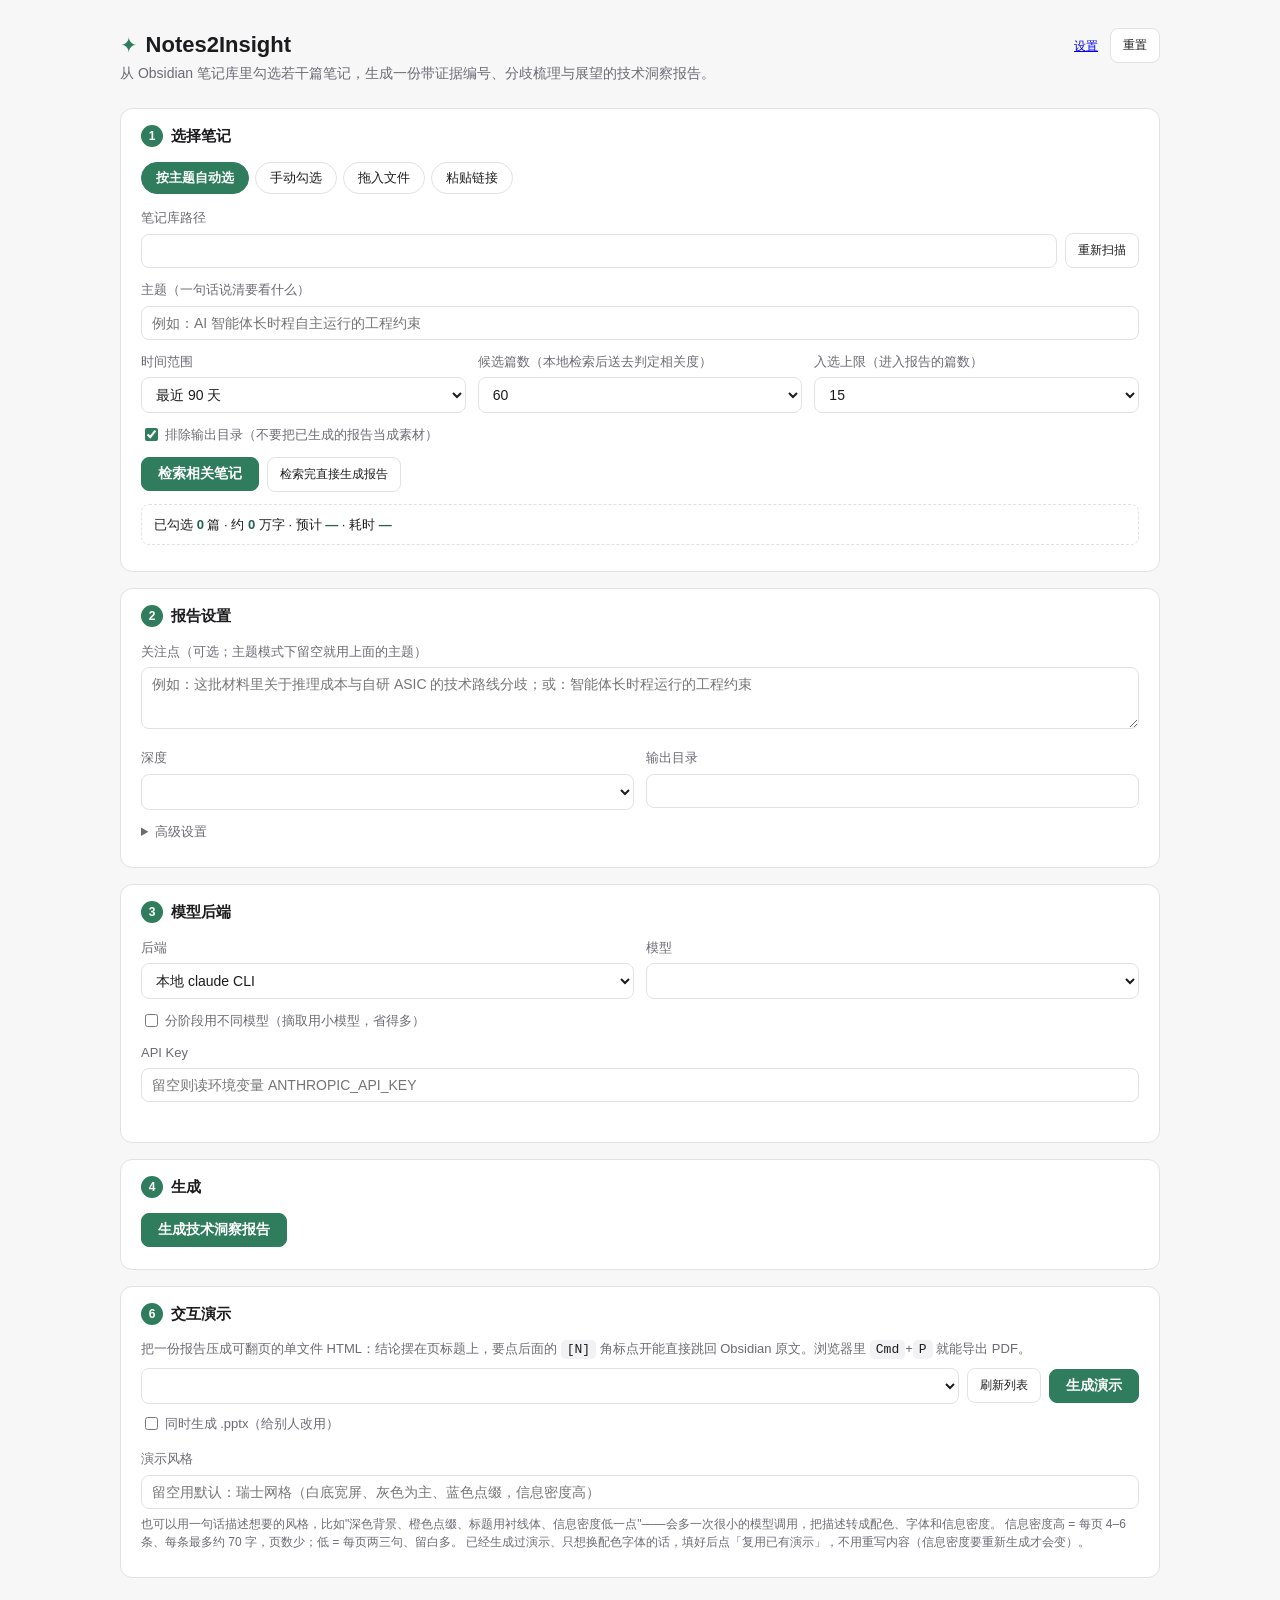
==== apps/notes2insight/static/index.html @ 1e67b355 "笔记洞察：改主题后关注点跟着更新——「自动填的」标记跟偏好一起存，刷新后不再被误当成手写内容；只在主题真的改了时重新生成；关注点改过时提示并给「按新主题重新生成」按钮 Co-Authored-By: " ====
<!doctype html>
<html lang="zh-CN">
<head>
<meta charset="utf-8" />
<meta name="viewport" content="width=device-width, initial-scale=1" />
<link rel="icon" href="static/icon.png" />
<title>Notes2Insight — 勾选笔记，生成技术洞察报告</title>
<style>
  :root {
    --bg: #f7f7f8; --panel: #ffffff; --border: #e2e2e6; --text: #1c1c1f; --muted: #6b6b74;
    /* accent 当底色配白字，strong 当面板上的文字——两个角色对对比度的要求相反，
       共用一个变量必然有一边不达标（原来深色下白字配 #47b083 只有 2.69:1）。 */
    --accent: #2f7d5d; --accent-hover: #1f5c43; --strong: #246148;
    /* --ok/--warn 配白底文字要 ≥4.5:1（WCAG 1.4.3）：原来的 #1a8a4a 只有 4.39:1、
       #b5750a 只有 3.81:1，都不达标；这两个是压过之后能过线的深度。 */
    --ok: #178041; --warn: #8f5c08; --err: #c53030;
    --raw-bg: #f2f2f5; --hover: #f0f6f3;

    /* 间距/字号跟 summit2md 用同一套刻度（两个 app 本来就共用不少 CSS 结构），
       原来是纯数字散落各处，字号里 12px/12.5px 这种只差半像素的组合是随手写的，
       不是刻意分层。这两组是间距和字号各自唯一的取值来源——不代表所有地方都要
       用到最细的那一档，密集的树状列表这类地方仍可以按需选最贴近的一档。 */
    --space-1: 4px; --space-2: 6px; --space-3: 8px; --space-4: 10px;
    --space-5: 12px; --space-6: 14px; --space-7: 16px; --space-8: 20px;
    --space-9: 24px; --space-10: 32px;
    --text-xs: 11px; --text-sm: 12px; --text-base: 13px; --text-md: 14px;
    --text-lg: 15px; --text-xl: 22px;
  }
  @media (prefers-color-scheme: dark) {
    :root {
      --bg: #17171b; --panel: #202024; --border: #33333a; --text: #ececef; --muted: #9a9aa2;
      --accent: #268055; --accent-hover: #1d6642; --strong: #6fc79c;
      --ok: #4bd28a; --warn: #e0a63c; --err: #ff6b6b;
      --raw-bg: #232327; --hover: #262a28;
    }
  }
  * { box-sizing: border-box; }
  body { margin: 0; font-family: -apple-system, BlinkMacSystemFont, "PingFang SC", "Segoe UI", sans-serif;
         background: var(--bg); color: var(--text); line-height: 1.5; }
  .wrap { max-width: 1080px; margin: 0 auto; padding: 28px 20px 90px; }
  h1 { font-size: var(--text-xl); margin: 0 0 var(--space-1); display: flex; align-items: center; gap: var(--space-3); }
  .mark { width: .8em; height: .8em; fill: var(--accent); flex: none; }
  .subtitle { color: var(--muted); font-size: var(--text-md); margin-bottom: var(--space-9); }
  .panel { background: var(--panel); border: 1px solid var(--border); border-radius: 12px;
           padding: var(--space-7) var(--space-8); margin-bottom: var(--space-7); }
  .panel h2 { font-size: var(--text-lg); margin: 0 0 var(--space-6); display: flex; align-items: center; gap: var(--space-3); }
  .panel h2 .num { width: 22px; height: 22px; border-radius: 50%; background: var(--accent); color: #fff;
                   display: inline-flex; align-items: center; justify-content: center; font-size: var(--text-sm); flex-shrink: 0; }
  label { display: block; font-size: var(--text-base); color: var(--muted); margin-bottom: var(--space-2); }
  input[type=text], input[type=password], input[type=search], select, textarea {
    width: 100%; padding: var(--space-3) var(--space-4); border: 1px solid var(--border); border-radius: 8px;
    background: var(--panel); color: var(--text); font-size: var(--text-md); font-family: inherit; }
  textarea { resize: vertical; min-height: 62px; }
  .row { display: flex; gap: var(--space-5); flex-wrap: wrap; }
  .row > div { flex: 1 1 200px; min-width: 0; }
  .field { margin-bottom: var(--space-5); }
  .topbar { display: flex; align-items: flex-start; justify-content: space-between; gap: var(--space-5); }
  .topbar h1 { margin-bottom: 0; }
  .dir-suggest {
    position: fixed; z-index: 50; margin-top: 2px;
    background: var(--panel); border: 1px solid var(--border); border-radius: 8px;
    max-height: 220px; overflow-y: auto; box-shadow: 0 6px 16px rgba(0,0,0,.12);
  }
  .dir-suggest-label { font-size: var(--text-xs); color: var(--muted); padding: var(--space-2) var(--space-4) 2px; }
  .dir-suggest-item {
    font-size: var(--text-base); padding: 7px var(--space-4); cursor: pointer; white-space: nowrap;
    overflow: hidden; text-overflow: ellipsis;
  }
  .dir-suggest-item:hover, .dir-suggest-item.active { background: var(--raw-bg); }
  /* 普通按钮和 .mini 按钮经常并排出现在同一个 toolbar 里（比如"刷新列表"+"生成演示"、
     "检索相关笔记"+"检索完直接生成"）。两者字号不同、原来又各自另定 padding，拼出来的
     高度对不上。这里把两档的 padding 都配平到同一个高度（约 36px，跟输入框/下拉的
     原生高度最接近），字号还是保留大小两档，只是不再一高一矮。 */
  button { font-family: inherit; font-size: var(--text-md); padding: 7px 16px; border-radius: 8px;
           border: 1px solid var(--border); background: var(--panel); color: var(--text); cursor: pointer; }
  button:hover:not(:disabled) { background: var(--hover); }
  button.primary { background: var(--accent); border-color: var(--accent); color: #fff; font-weight: 600; }
  button.primary:hover:not(:disabled) { background: var(--accent-hover); border-color: var(--accent-hover); }
  button:disabled { opacity: .5; cursor: not-allowed; }
  button.mini { font-size: var(--text-sm); padding: 8px 12px; }
  /* 主题有几种含义时的选择区：每个含义一行，名称、库里大约多少篇、一句话说明 */
  .sense-box { margin-top: var(--space-3); padding: var(--space-3) var(--space-4);
               border: 1px solid var(--border); border-radius: 8px; background: var(--panel); }
  .sense-box .sense-title { font-size: var(--text-sm); margin-bottom: var(--space-2); }
  .sense-box .sense-opts { display: flex; flex-direction: column; gap: var(--space-2); }
  .sense-box button.sense-opt { text-align: left; display: block; width: 100%; }
  .sense-box button.sense-opt .sense-meta { display: block; font-size: var(--text-xs); color: var(--muted);
                                            margin-top: 2px; font-weight: normal; }
  .sense-box.compact { padding: var(--space-2) var(--space-4); }
  .sense-box.compact .sense-opts { flex-direction: row; flex-wrap: wrap; }
  .sense-box.compact button.sense-opt { width: auto; }
  /* 开关型按钮（"检索完直接生成"）：按下时要看得出来是开着的 */
  button.toggle[aria-pressed="true"] { background: var(--accent); border-color: var(--accent); color: #fff; }
  button.toggle[aria-pressed="true"]:hover:not(:disabled) { background: var(--accent-hover); }
  /* 看起来像按钮的链接（下载/在浏览器打开）：原来是 <a> 里再套一个 <button>，那样嵌套不合法 */
  a.btn-link { display: inline-flex; align-items: center; font-size: var(--text-sm); padding: 8px 12px;
               border-radius: 8px; border: 1px solid var(--border); background: var(--panel); color: var(--text);
               text-decoration: none; line-height: normal; }
  a.btn-link:hover { background: var(--hover); }
  a.btn-link.hidden { display: none; }
  a.btn-link.primary { background: var(--accent); border-color: var(--accent); color: #fff; font-weight: 600;
                       font-size: var(--text-md); padding: 7px 16px; }
  a.btn-link.primary:hover { background: var(--accent-hover); border-color: var(--accent-hover); }
  /* 报告跑完后的结果概览：正文只在阅读页里读，这里只放标题、概况、下一步和要注意的问题 */
  .res-title { font-size: var(--text-lg); font-weight: 600; margin-bottom: var(--space-2); overflow-wrap: anywhere; }
  .res-facts { display: flex; flex-wrap: wrap; gap: var(--space-2) var(--space-6); font-size: var(--text-base);
               color: var(--muted); margin-bottom: var(--space-6); }
  .res-facts b { color: var(--text); font-weight: 600; }
  .res-issue { border: 1px solid var(--border); border-left: 3px solid var(--warn); border-radius: 8px;
               padding: var(--space-4) var(--space-5); margin: var(--space-4) 0; font-size: var(--text-base); }
  .res-issue ul { margin: var(--space-2) 0 0; padding-left: 1.3em; }
  .res-issue li { margin: 2px 0; overflow-wrap: anywhere; }
  .res-issue .why { color: var(--muted); font-size: var(--text-sm); margin-top: var(--space-2); }
  .res-note { border: 1px dashed var(--border); border-radius: 8px; padding: var(--space-4) var(--space-5);
              font-size: var(--text-base); color: var(--muted); margin: var(--space-4) 0; }
  .res-outline { font-size: var(--text-base); margin: var(--space-4) 0; }
  .res-outline summary { cursor: pointer; color: var(--muted); }
  .res-outline ol { margin: var(--space-2) 0 0; padding-left: 1.6em; }
  .res-path { font-size: var(--text-sm); color: var(--muted); overflow-wrap: anywhere; margin-top: var(--space-4); }
  .res-path code { background: var(--raw-bg); padding: 2px 6px; border-radius: 5px; color: var(--text); }
  .deck-style { margin-bottom: var(--space-4); }
  .hint { font-size: var(--text-sm); color: var(--muted); margin-top: var(--space-2); }
  .hint.err { color: var(--err); }
  .hint.ok { color: var(--ok); }
  .toolbar { display: flex; gap: var(--space-3); align-items: center; flex-wrap: wrap; margin-bottom: var(--space-4); }
  .toolbar .grow { flex: 1 1 220px; }
  .tree { border: 1px solid var(--border); border-radius: 8px; max-height: 420px; overflow: auto;
          background: var(--raw-bg); }
  /* 文件夹行和笔记行原来分别是 7px / 5px 的竖向 padding，树状列表里一行高一行矮，
     现在统一成同一档，行高就不会再一深一浅地跳 */
  .frow { display: flex; align-items: center; gap: var(--space-3); padding: var(--space-2) var(--space-4); border-bottom: 1px solid var(--border);
          font-size: var(--text-base); cursor: pointer; background: var(--raw-bg); }
  .frow:hover { background: var(--hover); }
  .frow .caret { width: 12px; color: var(--muted); flex-shrink: 0; }
  .frow .fname { flex: 1; font-weight: 600; overflow: hidden; text-overflow: ellipsis; white-space: nowrap; }
  .frow .fmeta { color: var(--muted); font-size: var(--text-sm); flex-shrink: 0; }
  .nrow { display: flex; align-items: center; gap: var(--space-3); padding: var(--space-2) var(--space-4);
          border-bottom: 1px solid var(--border); font-size: var(--text-base); }
  .nrow:hover { background: var(--hover); }
  .nrow .ntitle { flex: 1; overflow: hidden; text-overflow: ellipsis; white-space: nowrap; cursor: pointer; }
  .nrow .ndate, .nrow .nsize { color: var(--muted); font-size: var(--text-sm); flex-shrink: 0; }
  /* 每嵌一层文件夹就套一层 .tree-branch：左边框画出这一段子树自己的竖线，
     展开/折叠时线段随内容增减，比给每行按 depth 算 padding 更像一棵真正的树
     （对应常见树控件里的 showLine）。 */
  .tree-branch { margin-left: 15px; padding-left: 9px; border-left: 1px solid var(--border); }
  input[type=checkbox] { width: 13px; height: 13px; accent-color: var(--accent); flex-shrink: 0; cursor: pointer; }
  .selbar { display: flex; align-items: center; gap: var(--space-5); flex-wrap: wrap; margin-top: var(--space-5);
            padding: var(--space-4) var(--space-5); border: 1px dashed var(--border); border-radius: 8px; font-size: var(--text-base); }
  .selbar b { color: var(--strong); }
  .chips { display: flex; flex-wrap: wrap; gap: var(--space-2); margin-top: var(--space-4); max-height: 120px; overflow: auto; }
  .chip { font-size: var(--text-sm); background: var(--raw-bg); border: 1px solid var(--border); border-radius: 14px;
          padding: 3px 9px; display: inline-flex; align-items: center; gap: var(--space-2); max-width: 320px; }
  .chip span { overflow: hidden; text-overflow: ellipsis; white-space: nowrap; }
  .chip button { border: none; background: none; padding: 0 2px; color: var(--muted); font-size: var(--text-md); line-height: 1; }
  .chip button:hover:not(:disabled) { background: none; color: var(--text); }
  .progress { height: var(--space-3); background: var(--raw-bg); border-radius: 99px; overflow: hidden; margin: var(--space-5) 0 var(--space-3); }
  .progress i { display: block; height: 100%; background: var(--accent); width: 0; transition: width .3s; }
  .log { background: var(--raw-bg); border: 1px solid var(--border); border-radius: 8px; padding: var(--space-4) var(--space-5);
         font-family: ui-monospace, SFMono-Regular, Menlo, monospace; font-size: var(--text-sm); max-height: 220px;
         overflow: auto; white-space: pre-wrap; color: var(--muted); }
  .result pre { background: var(--raw-bg); border: 1px solid var(--border); border-radius: 8px; padding: var(--space-6);
                max-height: 460px; overflow: auto; font-size: var(--text-base); line-height: 1.6; white-space: pre-wrap;
                font-family: ui-monospace, SFMono-Regular, Menlo, monospace; }
  .kv { font-size: var(--text-base); color: var(--muted); margin-bottom: var(--space-3); }
  .kv code { background: var(--raw-bg); padding: 2px 6px; border-radius: 5px; color: var(--text); }
  .hidden { display: none !important; }
  .tabs { display: flex; gap: var(--space-2); margin-bottom: var(--space-6); }
  .tabs button { border-radius: 999px; font-size: var(--text-base); padding: 6px var(--space-6); }
  .tabs button.on { background: var(--accent); border-color: var(--accent); color: #fff; font-weight: 600; }

  .dropzone {
    border: 2px dashed var(--border); border-radius: 10px; padding: 28px var(--space-7);
    text-align: center; color: var(--muted); font-size: var(--text-base); cursor: pointer;
    transition: border-color .15s, background .15s;
  }
  .dropzone:hover { background: var(--hover); }
  .dropzone.drag { border-color: var(--accent); background: var(--hover); color: var(--text); }
  .dropzone .big { font-size: var(--text-md); color: var(--text); margin-bottom: var(--space-1); }
  .upload-list { margin-top: var(--space-5); }
  .upload-row {
    display: flex; align-items: center; gap: var(--space-3); padding: 6px 4px;
    border-bottom: 1px solid var(--border); font-size: var(--text-base);
  }
  .upload-row:last-child { border-bottom: none; }
  .upload-row .uname { flex: 1; overflow: hidden; text-overflow: ellipsis; white-space: nowrap; }
  .upload-row .umeta { color: var(--muted); font-size: var(--text-sm); flex-shrink: 0; }
  .upload-row.err .uname { color: var(--err); }
  .crow { display: flex; align-items: flex-start; gap: 9px; padding: var(--space-3) var(--space-4);
          border-bottom: 1px solid var(--border); font-size: var(--text-base); }
  .crow:hover { background: var(--hover); }
  .crow .body { flex: 1; min-width: 0; }
  .crow .ct { font-weight: 600; overflow: hidden; text-overflow: ellipsis; white-space: nowrap; cursor: pointer; }
  .crow .cm { color: var(--muted); font-size: var(--text-sm); margin-top: 2px;
              overflow: hidden; text-overflow: ellipsis; white-space: nowrap; }
  .rel { flex-shrink: 0; width: 34px; text-align: center; border-radius: 6px; font-size: var(--text-sm);
         font-weight: 700; padding: 2px 0; color: #fff; background: var(--muted); }
  .rel.r5, .rel.r4 { background: var(--accent); }
  .rel.r3 { background: #5f7a4a; } /* 原来的 #7a9b63 配白字只有 3.14:1，压深到 4.81:1 */
  .rel.r2 { background: var(--warn); }
  .rel.r1, .rel.r0 { background: var(--muted); }
  details.adv summary { cursor: pointer; font-size: var(--text-base); color: var(--muted); margin-bottom: var(--space-4); }
  details.adv[open] { margin-bottom: var(--space-3); }
  /* 选项卡上的小计数：各来源各自一份勾选，切过去之前就看得到那边还勾着几篇 */
  .tabs { flex-wrap: wrap; }
  .tab-count { display: inline-block; min-width: 18px; margin-left: var(--space-1); padding: 0 5px; border-radius: 9px;
               font-size: var(--text-xs); line-height: 16px; background: var(--raw-bg); color: var(--muted); text-align: center; }
  .tabs button.on .tab-count { background: rgba(255,255,255,.25); color: #fff; }
  .tab-count:empty { display: none; }
  .selsrc { flex-basis: 100%; font-size: var(--text-sm); color: var(--muted); }
  .selsrc:empty, .selbar .hint:empty { display: none; }
  .selsrc button { margin-left: var(--space-2); }
  .run-source { font-size: var(--text-base); margin-bottom: var(--space-4); }
  .run-source:empty { display: none; }
  .run-source b { color: var(--strong); }
  .job-mats { font-size: var(--text-base); padding: var(--space-4) var(--space-5); border: 1px solid var(--border);
              border-radius: 8px; background: var(--raw-bg); margin: var(--space-4) 0; overflow-wrap: anywhere; }
  /* 长路径没有空格可断，窄屏下会把整页撑出横向滚动 */
  .kv code { overflow-wrap: anywhere; }
  .job-mats .muted { color: var(--muted); font-size: var(--text-sm); }
  .job-mats ol { margin: var(--space-2) 0 0; padding-left: 22px; max-height: 220px; overflow: auto; }
  .job-mats li { overflow: hidden; text-overflow: ellipsis; white-space: nowrap; }
  .job-mats .toolbar { margin: var(--space-4) 0 0; }
  /* 启动前确认 */
  dialog.confirm { border: 1px solid var(--border); border-radius: 12px; padding: 0; background: var(--panel); color: var(--text);
                   width: min(560px, calc(100vw - 32px)); max-height: calc(100vh - 48px); }
  dialog.confirm::backdrop { background: rgba(0,0,0,.35); }
  dialog.confirm form { display: flex; flex-direction: column; max-height: calc(100vh - 50px); }
  dialog.confirm h2 { font-size: var(--text-lg); margin: 0; padding: var(--space-7) var(--space-8) var(--space-4); }
  .confirm-body { padding: 0 var(--space-8); overflow: auto; font-size: var(--text-base); }
  .confirm-body dl { display: grid; grid-template-columns: 5.5em minmax(0, 1fr); gap: var(--space-3) var(--space-5); margin: 0; }
  .confirm-body dt { color: var(--muted); }
  .confirm-body dd { margin: 0; min-width: 0; overflow-wrap: anywhere; }
  .confirm-body ol { margin: var(--space-2) 0 0; padding-left: 20px; }
  .confirm-body li { overflow: hidden; text-overflow: ellipsis; white-space: nowrap; }
  .confirm-body code { background: var(--raw-bg); padding: 1px 5px; border-radius: 5px; }
  .confirm-body .hint { margin-top: var(--space-1); }
  .confirm-actions { display: flex; justify-content: flex-end; gap: var(--space-3); padding: var(--space-6) var(--space-8) var(--space-7);
                     border-top: 1px solid var(--border); margin-top: var(--space-6); }
  @media (max-width: 480px) {
    .confirm-body dl { grid-template-columns: 1fr; gap: 2px; }
    .confirm-body dd { margin-bottom: var(--space-3); }
  }
</style>
</head>
<body>
<div class="wrap">
  <div class="topbar">
    <h1>
      <!-- 星芒：和 assets/Spark.icns 同一条 astroid 曲线（power 3.6）。填 var(--accent)，
           也就是这个 app 的绿——和 Summit 的紫、Podcast 的蓝是同一套做法。 -->
      <svg class="mark" viewBox="0 0 24 24" aria-hidden="true">
        <path d="M23 12C16.75 12 12 16.75 12 23C12 16.75 7.25 12 1 12C7.25 12 12 7.25 12 1C12 7.25 16.75 12 23 12Z"/>
      </svg>Notes2Insight</h1>
    <a href="/settings" style="margin-left:auto;align-self:center;font-size:var(--text-sm);white-space:nowrap">设置</a>
    <button id="resetAll" class="mini" type="button" title="清空已勾选/已上传/已生成的内容，重新开始一次">重置</button>
  </div>
  <div class="subtitle">从 Obsidian 笔记库里勾选若干篇笔记，生成一份带证据编号、分歧梳理与展望的技术洞察报告。</div>

  <div class="panel">
    <h2><span class="num">1</span>选择笔记</h2>
    <div class="tabs" role="tablist" aria-label="选笔记的方式">
      <button id="tabTopic" class="on" type="button" role="tab" aria-controls="topicBox" aria-selected="true">按主题自动选<span class="tab-count" id="cntTopic"></span></button>
      <button id="tabManual" type="button" role="tab" aria-controls="manualBox" aria-selected="false">手动勾选<span class="tab-count" id="cntManual"></span></button>
      <button id="tabUpload" type="button" role="tab" aria-controls="uploadBox" aria-selected="false">拖入文件<span class="tab-count" id="cntUpload"></span></button>
      <button id="tabLink" type="button" role="tab" aria-controls="linkBox" aria-selected="false">粘贴链接<span class="tab-count" id="cntLink"></span></button>
    </div>
    <div class="field" id="rootField">
      <label for="root">笔记库路径</label>
      <div class="toolbar">
        <div class="grow"><input type="text" id="root" /></div>
        <button id="reload" class="mini">重新扫描</button>
      </div>
    </div>
    <div id="topicBox" role="tabpanel" aria-labelledby="tabTopic">
      <div class="field">
        <label for="topic">主题（一句话说清要看什么）</label>
        <input type="text" id="topic" placeholder="例如：AI 智能体长时程自主运行的工程约束" />
      </div>
      <div class="row">
        <div class="field">
          <label for="topicDate">时间范围</label>
          <select id="topicDate">
            <option value="">全部时间</option>
            <option value="30">最近 30 天</option>
            <option value="90" selected>最近 90 天</option>
            <option value="180">最近半年</option>
            <option value="365">最近一年</option>
          </select>
        </div>
        <div class="field">
          <label for="cands">候选篇数（本地检索后送去判定相关度）</label>
          <select id="cands"><option>30</option><option>40</option><option selected>60</option><option>100</option><option>150</option><option>200</option></select>
        </div>
        <div class="field">
          <label for="pick">入选上限（进入报告的篇数）</label>
          <select id="pick"><option>10</option><option selected>15</option><option>20</option><option>30</option><option>50</option></select>
        </div>
      </div>
      <div class="field">
        <label><input type="checkbox" id="exOut" checked style="vertical-align:-2px" /> 排除输出目录（不要把已生成的报告当成素材）</label>
      </div>
      <div class="toolbar">
        <button id="searchBtn" class="primary">检索相关笔记</button>
        <button id="autoRun" class="mini toggle" type="button" aria-pressed="false"
                aria-describedby="autoRunHint">检索完直接生成报告</button>
      </div>
      <div class="hint" id="autoRunHint"></div>
      <div id="searchProg" class="hidden">
        <div class="progress"><i id="sBar"></i></div>
        <div class="hint" id="sText"></div>
      </div>
      <div class="hint" id="searchHint"></div>
      <div class="sense-box hidden" id="senseBox" role="group" aria-labelledby="senseTitle"></div>
      <div class="tree hidden" id="cands_list"></div>
    </div>

    <div id="manualBox" role="tabpanel" aria-labelledby="tabManual" class="hidden">
    <div class="toolbar">
      <div class="grow"><input type="search" id="q" aria-label="搜索笔记标题或路径关键词" placeholder="搜索标题或路径关键词…" /></div>
      <select id="dateFilter" style="width:auto">
        <option value="">全部时间</option>
        <option value="30">最近 30 天</option>
        <option value="90">最近 90 天</option>
        <option value="180">最近半年</option>
        <option value="365">最近一年</option>
      </select>
      <select id="sort" style="width:auto">
        <option value="path">按路径</option>
        <option value="date">按日期（新→旧）</option>
        <option value="size">按篇幅（大→小）</option>
      </select>
      <button id="selAll" class="mini">全选当前结果</button>
      <button id="clearSel" class="mini">清空勾选</button>
    </div>
    <div class="tree" id="tree"></div>
    <div class="hint" id="scanHint">正在加载笔记库…</div>
    </div>
    <div id="uploadBox" role="tabpanel" aria-labelledby="tabUpload" class="hidden">
      <div class="hint" style="margin:0 0 10px">
        不需要先整理进笔记库——文件只落在一个临时目录里，只用于这一次生成，不会被
        当成你笔记库的一部分保存下来。支持 .md .txt .pdf .docx，单个文件不超过 30MB。
      </div>
      <div class="dropzone" id="dropZone" tabindex="0">
        <div class="big">把文件拖到这里，或点击选择</div>
        <div>.md · .txt · .pdf · .docx</div>
      </div>
      <input type="file" id="fileInput" multiple accept=".md,.txt,.pdf,.docx" class="hidden" />
    </div>
    <div id="linkBox" role="tabpanel" aria-labelledby="tabLink" class="hidden">
      <div class="hint" style="margin:0 0 10px">
        同样不进笔记库，只用于这一次生成。粘贴一段包含链接的文字，或者就一个链接。RSS/Atom 订阅源、
        Apple Podcast 会展开成每期/每篇一条笔记（最多取最新 20 条）；网页文章（含直接指向 PDF 的链接）、
        微信公众号文章各自落一篇。暂不支持 YouTube 视频。
      </div>
      <textarea id="linkImportText" rows="4" placeholder="把链接或者包含链接的一段文字粘贴到这里……"></textarea>
      <div class="row" style="margin-top:8px;align-items:center">
        <button class="primary" id="importLinksBtn" type="button" style="flex:none">导入链接</button>
        <span id="importLinksSpinner" class="hint" style="display:none">正在逐条抓取……</span>
      </div>
      <div class="hint err" id="importLinksErr"></div>
    </div>
    <div id="uploadResultBox" class="hidden">
      <div class="hint" id="uploadHint"></div>
      <div class="upload-list" id="uploadList"></div>
    </div>
    <div class="selbar">
      <div>已勾选 <b id="selCount">0</b> 篇 · 约 <b id="selChars">0</b> 万字 · 预计 <b id="selCalls">—</b> · 耗时 <b id="selEta">—</b></div>
      <div class="hint" id="selWarn"></div>
      <div class="hint" id="selNotice" role="status"></div>
      <div class="selsrc" id="selSource" aria-live="polite"></div>
    </div>
    <div class="chips" id="chips"></div>
  </div>

  <div class="panel">
    <h2><span class="num">2</span>报告设置</h2>
    <div class="field">
      <label for="focus">关注点（可选；主题模式下留空就用上面的主题）</label>
      <textarea id="focus" placeholder="例如：这批材料里关于推理成本与自研 ASIC 的技术路线分歧；或：智能体长时程运行的工程约束"></textarea>
      <div class="hint" id="focusAutoHint"></div>
      <button id="focusRegen" class="mini hidden" type="button" style="margin-top:6px">按新主题重新生成关注点</button>
    </div>
    <div class="row">
      <div class="field">
        <label for="depth">深度</label>
        <select id="depth"></select>
      </div>
      <div class="field">
        <label for="outdir">输出目录</label>
        <input type="text" id="outdir" />
      </div>
    </div>
    <details class="adv" id="advSettings">
      <summary>高级设置</summary>
      <div class="field">
        <label><input type="checkbox" id="useCache" checked style="vertical-align:-2px" /> 复用摘要卡缓存（同一篇笔记+同一关注点只摘取一次，改动关注点会自动重算）</label>
      </div>
      <div class="row">
        <div class="field">
          <label for="maxChars">单篇最多读 — 长逐字稿截断能直接砍掉分块调用</label>
          <select id="maxChars">
            <option value="0">不限制</option>
            <option value="50000">5 万字</option>
            <option value="100000" selected>10 万字</option>
            <option value="200000">20 万字</option>
          </select>
        </div>
        <div class="field">
          <label for="conc">摘取并发数</label>
          <select id="conc">
            <option>1</option><option>2</option><option selected>3</option>
            <option>4</option><option>6</option><option>8</option>
          </select>
        </div>
        <div class="field">
          <label for="timeout">单次调用超时（秒）</label>
          <input type="text" id="timeout" value="900" inputmode="numeric" />
        </div>
      </div>
    </details>
  </div>

  <div class="panel">
    <h2><span class="num">3</span>模型后端</h2>
    <div class="row" id="backendRow">
      <div class="field">
        <label for="backend">后端</label>
        <select id="backend">
          <option value="cli">本地 claude CLI</option>
          <option value="api">Anthropic API</option>
          <option value="openrouter">OpenRouter</option>
          <option value="openai_compatible">OpenAI 兼容第三方 API</option>
          <option value="ollama">本地 Ollama</option>
        </select>
      </div>
      <div class="field" id="modelField">
        <label for="modelSelect" id="modelLabel">模型</label>
        <select id="modelSelect"></select>
        <input type="text" id="model" class="hidden" placeholder="填写模型名" style="margin-top:8px" />
      </div>
    </div>
    <div class="field">
      <label><input type="checkbox" id="staged" style="vertical-align:-2px" /> 分阶段用不同模型（摘取用小模型，省得多）</label>
    </div>
    <div class="row hidden" id="digestRow">
      <div class="field">
        <label for="modelDigestSelect">摘取模型 — 逐篇处理笔记，调用量最大，适合便宜的</label>
        <select id="modelDigestSelect"></select>
        <input type="text" id="modelDigest" class="hidden" placeholder="填写模型名" style="margin-top:8px" />
      </div>
    </div>
    <div class="row" id="keyRow">
      <div class="field">
        <label for="apikey">API Key</label>
        <input type="password" id="apikey" placeholder="留空则读环境变量 ANTHROPIC_API_KEY" autocomplete="off" />
        <div class="hint" id="keyHint"></div>
      </div>
      <div class="field hidden" id="baseField">
        <label for="apibase">API Base URL</label>
        <input type="text" id="apibase" placeholder="https://…/v1" />
      </div>
    </div>
    <div class="hint" id="modelHint"></div>
    <div class="hint" id="envHint"></div>
  </div>

  <div class="panel">
    <h2><span class="num">4</span>生成</h2>
    <div id="resumeBanner" class="hint hidden" style="padding:8px 10px;border:1px dashed var(--border);border-radius:8px;margin-bottom:10px"></div>
    <div class="run-source" id="runSource"></div>
    <button id="run" class="primary" aria-haspopup="dialog">生成技术洞察报告</button>
    <button id="stopPoll" class="hidden" type="button">停止生成</button>
    <div id="runHint" class="hint" aria-live="polite"></div>
    <!-- 正在跑 / 刚恢复 / 失败了的那个任务用的是哪一批材料；失败后可以用同一批重试 -->
    <div id="jobMats" class="job-mats hidden"></div>
    <div id="progWrap" class="hidden">
      <div class="progress"><i id="progBar"></i></div>
      <div class="hint" id="progText"></div>
      <div class="log" id="log"></div>
    </div>
  </div>

  <div class="panel result hidden" id="resultPanel">
    <h2><span class="num">5</span>报告</h2>
    <!-- 报告跑完：只放概览和下一步，正文到阅读页里读（能高亮、摘录） -->
    <div id="resultOverview" class="hidden">
      <div class="res-title" id="resTitle"></div>
      <div class="res-facts" id="resFacts"></div>
      <div class="toolbar" id="resActions">
        <a id="readLink" class="btn-link primary" href="#" target="_blank" rel="noopener">阅读报告</a>
        <button id="toDeck" class="mini" type="button">生成演示</button>
        <a id="resDeckOpen" class="btn-link mini hidden" href="#" target="_blank" rel="noopener">打开演示</a>
        <a id="dlLink" class="btn-link mini" href="#">下载 .md</a>
        <a id="dlDeck" class="btn-link mini hidden" href="#">下载演示 .html</a>
        <button id="copyPath" class="mini" type="button">复制路径</button>
      </div>
      <div id="resNotes"></div>
      <div id="resIssues"></div>
      <details class="res-outline hidden" id="resOutline"><summary id="resOutlineSum"></summary><ol id="resOutlineList"></ol></details>
      <div class="res-path" id="resPath"></div>
    </div>
    <!-- 勾选前预览一篇笔记的开头也借这个面板 -->
    <div id="previewBox" class="hidden">
      <div class="kv" id="resultMeta"></div>
      <pre id="resultText"></pre>
    </div>
  </div>

  <div class="panel" id="deckPanel">
    <h2><span class="num">6</span>交互演示</h2>
    <div class="kv">
      把一份报告压成可翻页的单文件 HTML：结论摆在页标题上，要点后面的
      <code>[N]</code> 角标点开能直接跳回 Obsidian 原文。浏览器里 <code>Cmd</code>+<code>P</code> 就能导出 PDF。
    </div>
    <div class="toolbar">
      <select id="deckReport" class="grow"></select>
      <button id="deckRefresh" class="mini" type="button">刷新列表</button>
      <button id="deckRun" class="primary" type="button">生成演示</button>
      <button id="deckStop" class="mini hidden" type="button">停止</button>
    </div>
    <div class="toolbar">
      <label><input type="checkbox" id="deckPptx" style="vertical-align:-2px" /> 同时生成 .pptx（给别人改用）</label>
      <button id="deckReuse" class="mini hidden" type="button">复用已有演示（补 .pptx / 换风格，不重写内容）</button>
    </div>
    <div class="deck-style">
      <label for="deckStyle">演示风格</label>
      <input type="text" id="deckStyle" spellcheck="false" autocomplete="off"
             placeholder="留空用默认：瑞士网格（白底宽屏、灰色为主、蓝色点缀，信息密度高）" />
      <div class="hint">也可以用一句话描述想要的风格，比如"深色背景、橙色点缀、标题用衬线体、信息密度低一点"——会多一次很小的模型调用，把描述转成配色、字体和信息密度。
        信息密度高 = 每页 4–6 条、每条最多约 70 字，页数少；低 = 每页两三句、留白多。
        已经生成过演示、只想换配色字体的话，填好后点「复用已有演示」，不用重写内容（信息密度要重新生成才会变）。</div>
    </div>
    <div class="hint" id="deckHint"></div>
    <div class="toolbar hidden" id="deckResultBar">
      <a id="deckOpen" class="btn-link mini" href="#" target="_blank" rel="noopener">打开演示（可高亮）</a>
      <a id="deckPptxLink" class="btn-link mini hidden" href="#">下载 .pptx</a>
      <button id="deckCopyPath" class="mini" type="button">复制文件路径</button>
    </div>
  </div>
</div>
<dialog class="confirm" id="confirmDlg" aria-labelledby="confirmTitle">
  <form method="dialog">
    <h2 id="confirmTitle">开始生成报告？</h2>
    <div class="confirm-body" id="confirmBody"></div>
    <div class="confirm-actions">
      <button type="submit" value="cancel" id="confirmCancel">取消</button>
      <button type="submit" value="ok" id="confirmOk" class="primary">开始生成</button>
    </div>
  </form>
</dialog>
<script src="common/spark_common.js"></script>
<script src="static/app.js"></script>
</body>
</html>
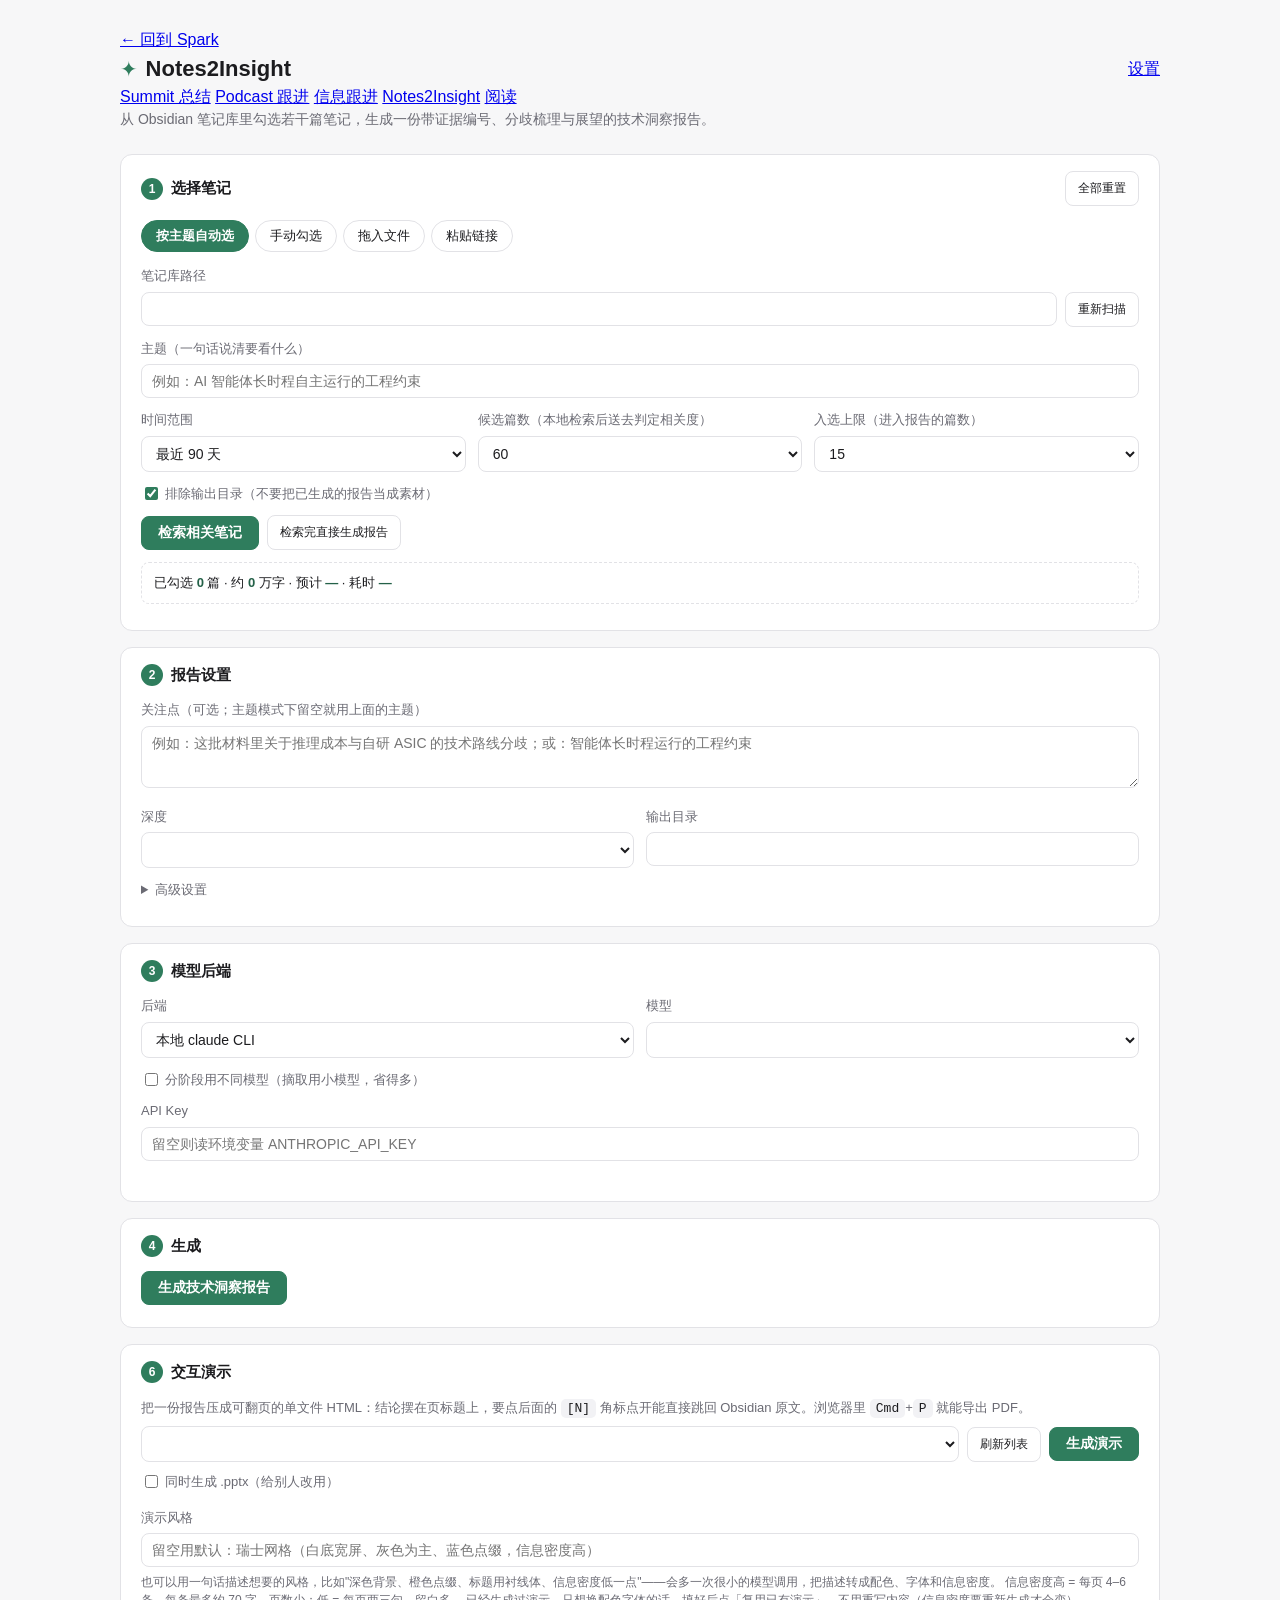
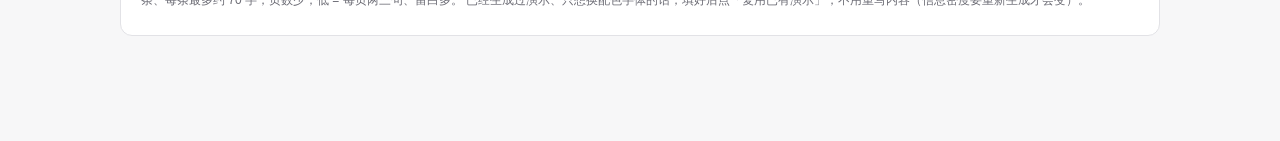
==== commit f0f367d0: "各工具页统一页头：左上角「← 回到 Spark」（和设置页一样），工具切换条加上 Notes2Insight 和阅读，Notes2Insight 页也用同一条；切换条和设置链接的样式挪到共用的 com" ====
--- a/apps/notes2insight/static/index.html
+++ b/apps/notes2insight/static/index.html
@@ -4,6 +4,7 @@
 <meta charset="utf-8" />
 <meta name="viewport" content="width=device-width, initial-scale=1" />
 <link rel="icon" href="static/icon.png" />
+<link rel="stylesheet" href="common/spark-nav.css" />
 <title>Notes2Insight — 勾选笔记，生成技术洞察报告</title>
 <style>
   :root {
@@ -15,6 +16,8 @@
        #b5750a 只有 3.81:1，都不达标；这两个是压过之后能过线的深度。 */
     --ok: #178041; --warn: #8f5c08; --err: #c53030;
     --raw-bg: #f2f2f5; --hover: #f0f6f3;
+    /* 页头工具切换条（common/spark-nav.css）：灰色底槽 + 当前项的白色滑块，和 summit2md 一样 */
+    --seg-track: #e9e9ed; --seg-on: #ffffff;
 
     /* 间距/字号跟 summit2md 用同一套刻度（两个 app 本来就共用不少 CSS 结构），
        原来是纯数字散落各处，字号里 12px/12.5px 这种只差半像素的组合是随手写的，
@@ -32,6 +35,7 @@
       --accent: #268055; --accent-hover: #1d6642; --strong: #6fc79c;
       --ok: #4bd28a; --warn: #e0a63c; --err: #ff6b6b;
       --raw-bg: #232327; --hover: #262a28;
+      --seg-track: #111115; --seg-on: #2c2c32;
     }
   }
   * { box-sizing: border-box; }
@@ -244,6 +248,7 @@
 </head>
 <body>
 <div class="wrap">
+  <a class="home-link" href="/">← 回到 Spark</a>
   <div class="topbar">
     <h1>
       <!-- 星芒：和 assets/Spark.icns 同一条 astroid 曲线（power 3.6）。填 var(--accent)，
@@ -251,13 +256,20 @@
       <svg class="mark" viewBox="0 0 24 24" aria-hidden="true">
         <path d="M23 12C16.75 12 12 16.75 12 23C12 16.75 7.25 12 1 12C7.25 12 12 7.25 12 1C12 7.25 16.75 12 23 12Z"/>
       </svg>Notes2Insight</h1>
-    <a href="/settings" style="margin-left:auto;align-self:center;font-size:var(--text-sm);white-space:nowrap">设置</a>
-    <button id="resetAll" class="mini" type="button" title="清空已勾选/已上传/已生成的内容，重新开始一次">重置</button>
-  </div>
+    <a href="/settings" class="head-link" style="margin-left:auto;align-self:center">设置</a>
+  </div>
+  <nav class="ws-nav" aria-label="切换工具">
+    <a href="/summit/?mode=summit">Summit 总结</a>
+    <a href="/summit/?mode=series">Podcast 跟进</a>
+    <a href="/summit/?mode=track">信息跟进</a>
+    <a href="./" aria-current="page">Notes2Insight</a>
+    <a href="/read/">阅读</a>
+  </nav>
   <div class="subtitle">从 Obsidian 笔记库里勾选若干篇笔记，生成一份带证据编号、分歧梳理与展望的技术洞察报告。</div>
 
   <div class="panel">
-    <h2><span class="num">1</span>选择笔记</h2>
+    <h2><span class="num">1</span>选择笔记
+      <button id="resetAll" class="mini" type="button" style="margin-left:auto" title="清空已勾选/已上传/已生成的内容，重新开始一次">全部重置</button></h2>
     <div class="tabs" role="tablist" aria-label="选笔记的方式">
       <button id="tabTopic" class="on" type="button" role="tab" aria-controls="topicBox" aria-selected="true">按主题自动选<span class="tab-count" id="cntTopic"></span></button>
       <button id="tabManual" type="button" role="tab" aria-controls="manualBox" aria-selected="false">手动勾选<span class="tab-count" id="cntManual"></span></button>
@@ -350,7 +362,12 @@
       <div class="hint" style="margin:0 0 10px">
         同样不进笔记库，只用于这一次生成。粘贴一段包含链接的文字，或者就一个链接。RSS/Atom 订阅源、
         Apple Podcast 会展开成每期/每篇一条笔记（最多取最新 20 条）；网页文章（含直接指向 PDF 的链接）、
-        微信公众号文章各自落一篇。暂不支持 YouTube 视频。
+        微信公众号文章各自落一篇。YouTube 视频和播放列表会调用 Summit 抓取字幕（播放列表按顺序最多导入前 20 条），
+        文字记录保存在输出目录下的“分析主题”文件夹，重复导入会复用同一主题的资料，再直接参与本次专题分析。没有字幕的视频会提示跳过。
+      </div>
+      <div class="field">
+        <label for="linkImportTopic">分析主题（导入 YouTube 时用于创建资料文件夹）</label>
+        <input id="linkImportTopic" type="text" placeholder="例如：Scale Across 网络架构；留空时沿用主题检索中填写的主题" />
       </div>
       <textarea id="linkImportText" rows="4" placeholder="把链接或者包含链接的一段文字粘贴到这里……"></textarea>
       <div class="row" style="margin-top:8px;align-items:center">
@@ -358,6 +375,7 @@
         <span id="importLinksSpinner" class="hint" style="display:none">正在逐条抓取……</span>
       </div>
       <div class="hint err" id="importLinksErr"></div>
+      <div class="hint" id="youtubeMaterialsHint"></div>
     </div>
     <div id="uploadResultBox" class="hidden">
       <div class="hint" id="uploadHint"></div>
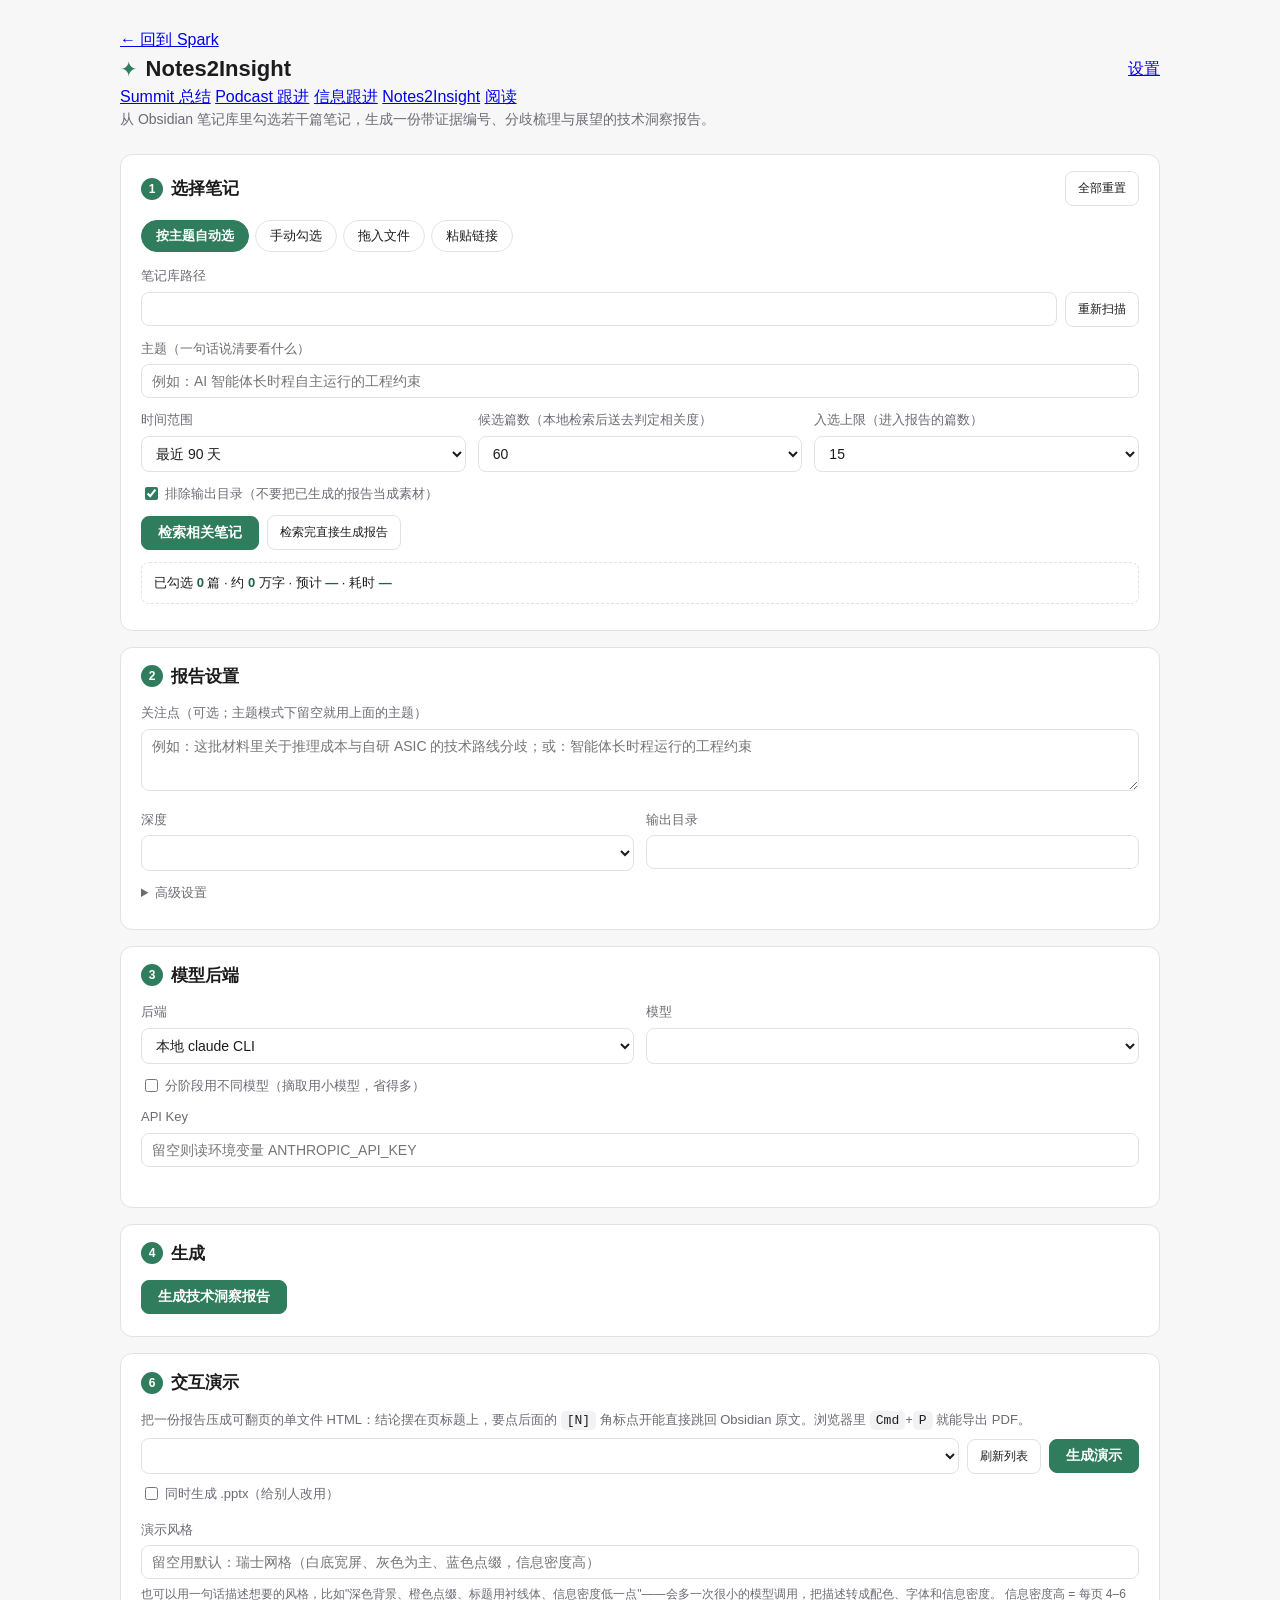
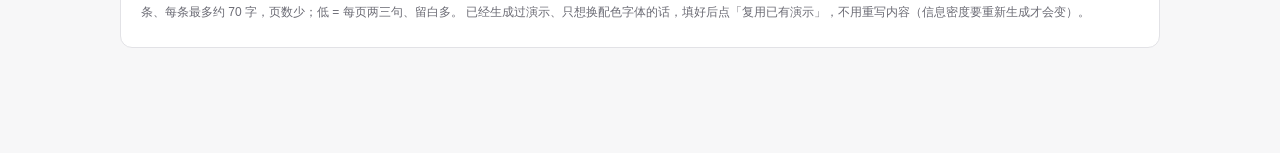
==== commit 22c47bb0: "界面细节：步骤标题和「任务」单独一档 17px，输入框下三行链接说明收进「支持哪些链接」；「已找到 API Key」挪到模型面板里 Key 输入框上面，不再说「可留空输入框」；首页卡片去掉路由路径、能" ====
--- a/apps/notes2insight/static/index.html
+++ b/apps/notes2insight/static/index.html
@@ -28,6 +28,9 @@
     --space-9: 24px; --space-10: 32px;
     --text-xs: 11px; --text-sm: 12px; --text-base: 13px; --text-md: 14px;
     --text-lg: 15px; --text-xl: 22px;
+    /* 步骤标题（1 获取议题列表、2 报告设置……）和「任务」这类区块标题：15px 跟 14px 正文几乎看不出差别，
+       单独一档放在 15 和页面大标题 22 之间 */
+    --text-h2: 17px;
   }
   @media (prefers-color-scheme: dark) {
     :root {
@@ -47,7 +50,7 @@
   .subtitle { color: var(--muted); font-size: var(--text-md); margin-bottom: var(--space-9); }
   .panel { background: var(--panel); border: 1px solid var(--border); border-radius: 12px;
            padding: var(--space-7) var(--space-8); margin-bottom: var(--space-7); }
-  .panel h2 { font-size: var(--text-lg); margin: 0 0 var(--space-6); display: flex; align-items: center; gap: var(--space-3); }
+  .panel h2 { font-size: var(--text-h2); margin: 0 0 var(--space-6); display: flex; align-items: center; gap: var(--space-3); }
   .panel h2 .num { width: 22px; height: 22px; border-radius: 50%; background: var(--accent); color: #fff;
                    display: inline-flex; align-items: center; justify-content: center; font-size: var(--text-sm); flex-shrink: 0; }
   label { display: block; font-size: var(--text-base); color: var(--muted); margin-bottom: var(--space-2); }
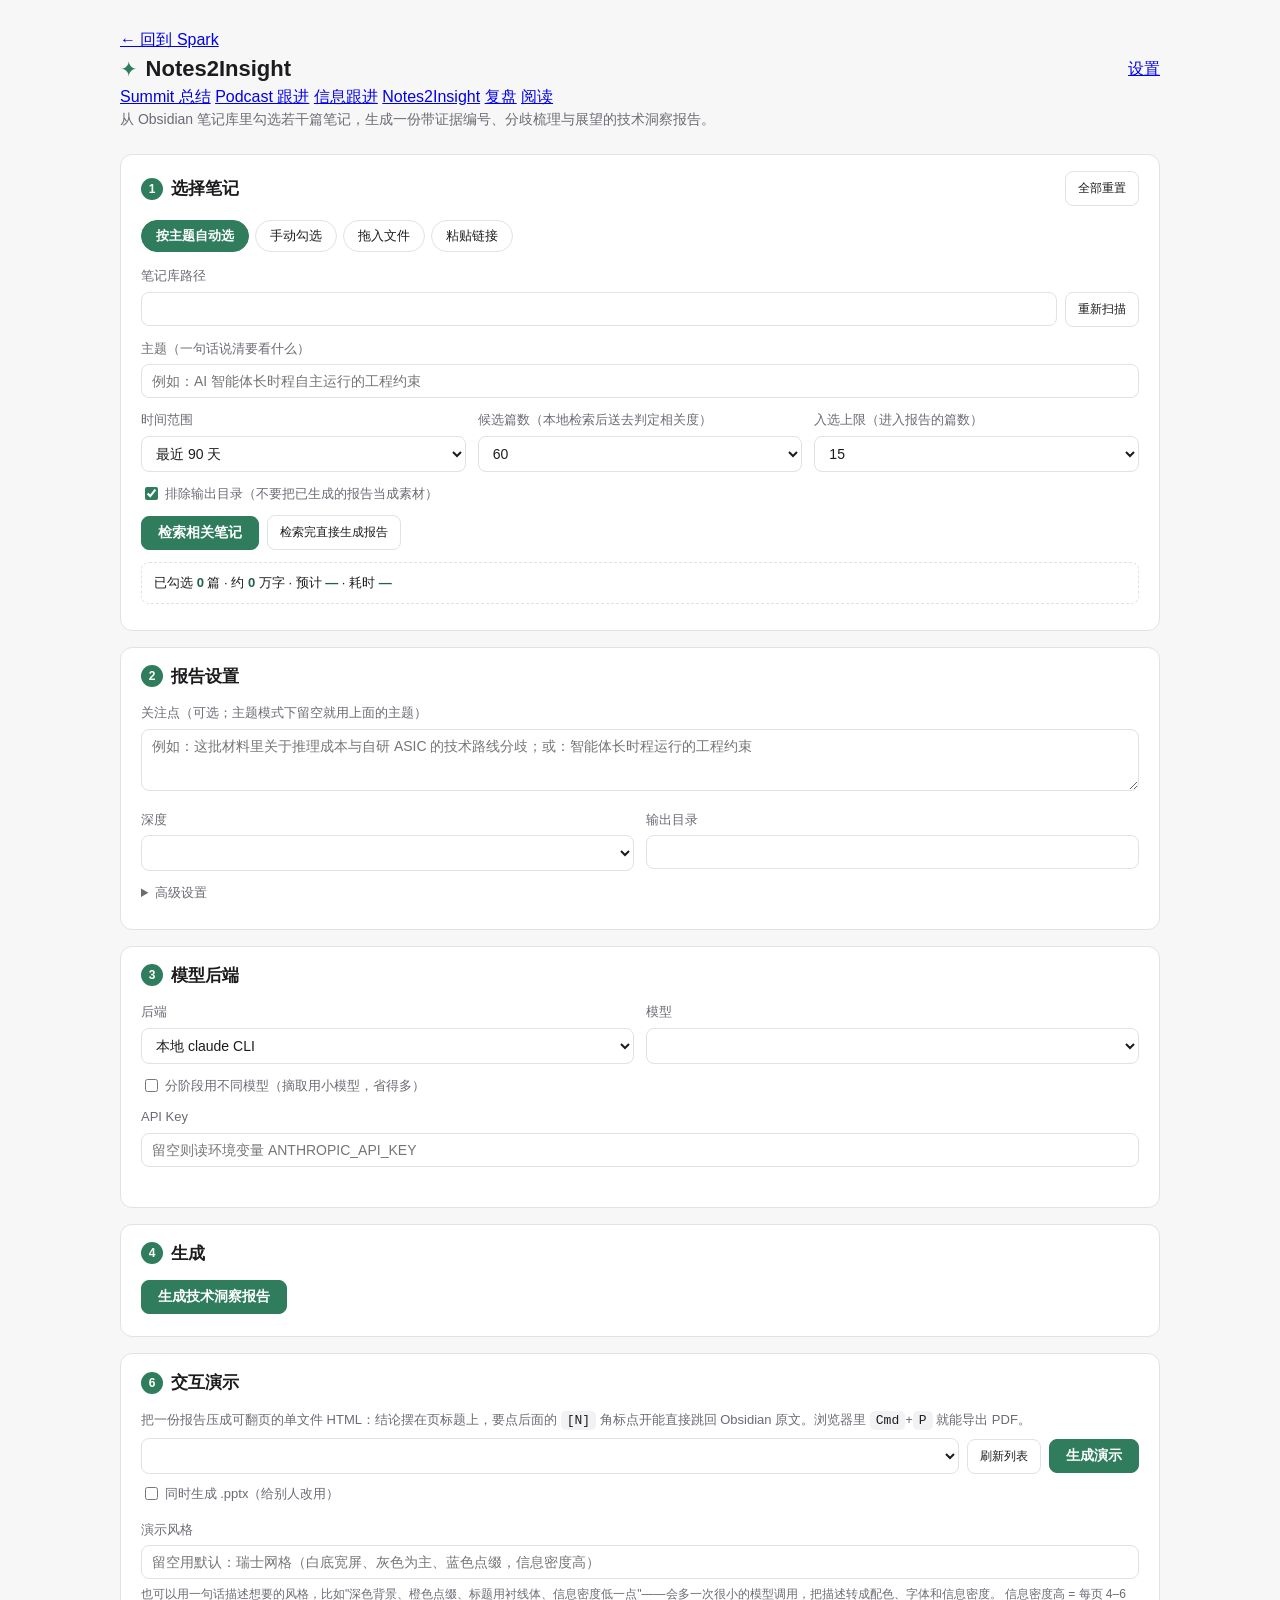
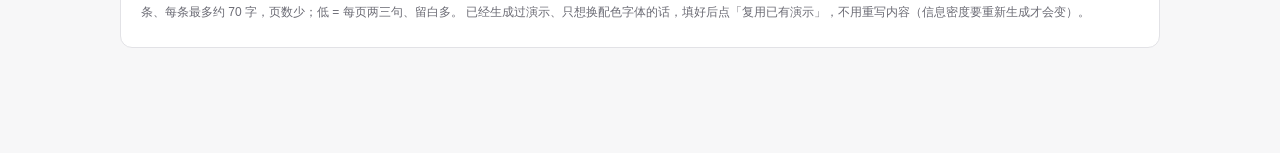
==== commit 648abf45: "手机客户端只在 Wi-Fi 下载、数据线同步、复盘，以及一轮界面修整 - 只在 Wi-Fi 下下载整理稿和文字记录（默认开）：用流量或低数据模式时同步跳过这两种稿子，打开时先问，可以这次用流量下载；连" ====
--- a/apps/notes2insight/static/index.html
+++ b/apps/notes2insight/static/index.html
@@ -17,7 +17,7 @@
     --ok: #178041; --warn: #8f5c08; --err: #c53030;
     --raw-bg: #f2f2f5; --hover: #f0f6f3;
     /* 页头工具切换条（common/spark-nav.css）：灰色底槽 + 当前项的白色滑块，和 summit2md 一样 */
-    --seg-track: #e9e9ed; --seg-on: #ffffff;
+    --seg-track: #e9e9ed; --seg-on: #ffffff; --seg-text: #5c5c66;
 
     /* 间距/字号跟 summit2md 用同一套刻度（两个 app 本来就共用不少 CSS 结构），
        原来是纯数字散落各处，字号里 12px/12.5px 这种只差半像素的组合是随手写的，
@@ -38,7 +38,7 @@
       --accent: #268055; --accent-hover: #1d6642; --strong: #6fc79c;
       --ok: #4bd28a; --warn: #e0a63c; --err: #ff6b6b;
       --raw-bg: #232327; --hover: #262a28;
-      --seg-track: #111115; --seg-on: #2c2c32;
+      --seg-track: #111115; --seg-on: #34343c; --seg-ring: rgba(255,255,255,.12); --seg-text: #9a9aa2;
     }
   }
   * { box-sizing: border-box; }
@@ -266,6 +266,7 @@
     <a href="/summit/?mode=series">Podcast 跟进</a>
     <a href="/summit/?mode=track">信息跟进</a>
     <a href="./" aria-current="page">Notes2Insight</a>
+    <a href="/review/">复盘</a>
     <a href="/read/">阅读</a>
   </nav>
   <div class="subtitle">从 Obsidian 笔记库里勾选若干篇笔记，生成一份带证据编号、分歧梳理与展望的技术洞察报告。</div>
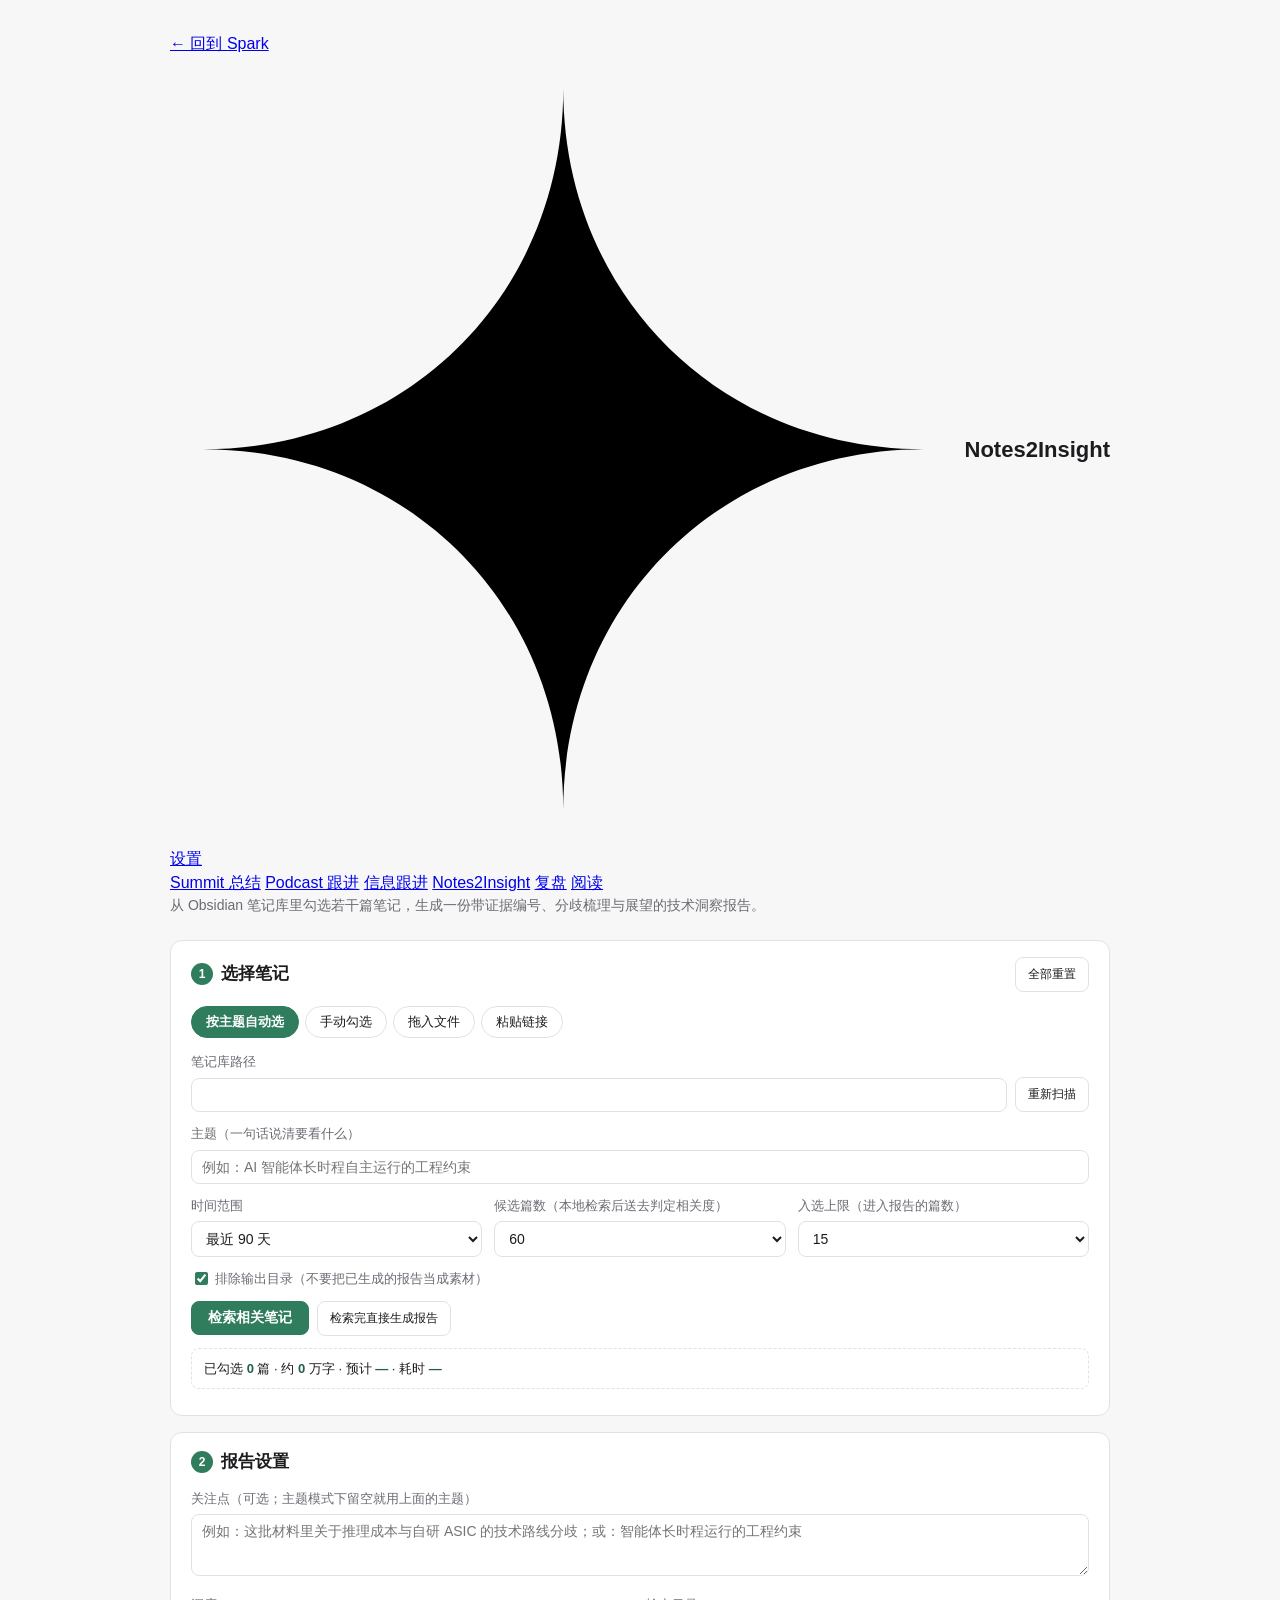
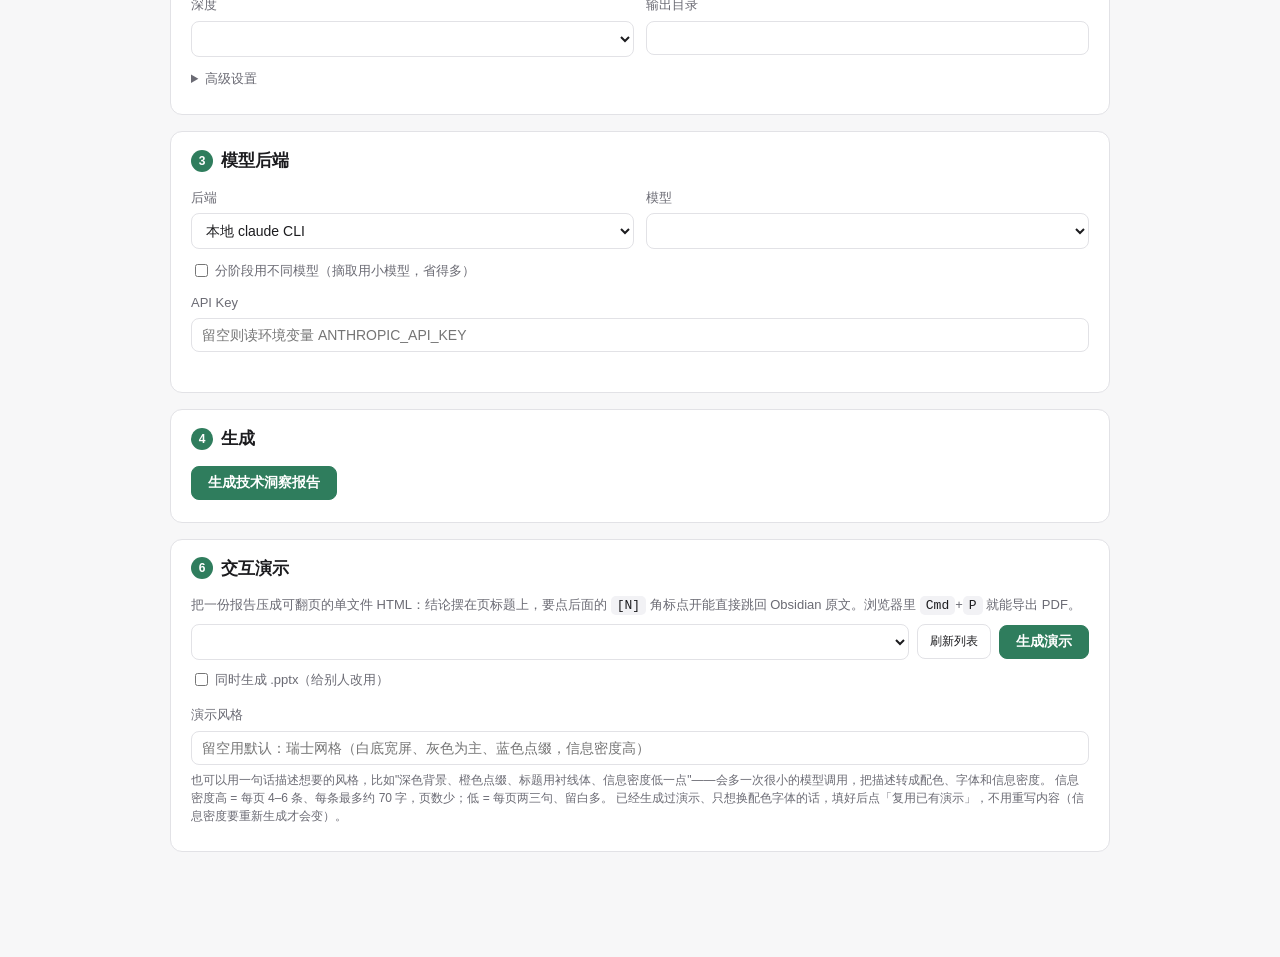
==== commit 85a87a1b: "工具切换条：五个工具页的页头不再跳动；阅读页顶栏加「← 回到 Spark」 - 内容宽度统一成 980、上边距一样（复盘原来 880、Notes2Insight 1080，一切过去页头左右挪一百多像素" ====
--- a/apps/notes2insight/static/index.html
+++ b/apps/notes2insight/static/index.html
@@ -44,9 +44,8 @@
   * { box-sizing: border-box; }
   body { margin: 0; font-family: -apple-system, BlinkMacSystemFont, "PingFang SC", "Segoe UI", sans-serif;
          background: var(--bg); color: var(--text); line-height: 1.5; }
-  .wrap { max-width: 1080px; margin: 0 auto; padding: 28px 20px 90px; }
+  .wrap { max-width: 980px; margin: 0 auto; padding: 32px 20px 90px; }   /* 宽度、上边距跟 Summit 页一样，切换工具时页头不跳 */
   h1 { font-size: var(--text-xl); margin: 0 0 var(--space-1); display: flex; align-items: center; gap: var(--space-3); }
-  .mark { width: .8em; height: .8em; fill: var(--accent); flex: none; }
   .subtitle { color: var(--muted); font-size: var(--text-md); margin-bottom: var(--space-9); }
   .panel { background: var(--panel); border: 1px solid var(--border); border-radius: 12px;
            padding: var(--space-7) var(--space-8); margin-bottom: var(--space-7); }
@@ -61,8 +60,6 @@
   .row { display: flex; gap: var(--space-5); flex-wrap: wrap; }
   .row > div { flex: 1 1 200px; min-width: 0; }
   .field { margin-bottom: var(--space-5); }
-  .topbar { display: flex; align-items: flex-start; justify-content: space-between; gap: var(--space-5); }
-  .topbar h1 { margin-bottom: 0; }
   .dir-suggest {
     position: fixed; z-index: 50; margin-top: 2px;
     background: var(--panel); border: 1px solid var(--border); border-radius: 8px;
@@ -252,14 +249,14 @@
 <body>
 <div class="wrap">
   <a class="home-link" href="/">← 回到 Spark</a>
-  <div class="topbar">
+  <div class="head-row">
     <h1>
       <!-- 星芒：和 assets/Spark.icns 同一条 astroid 曲线（power 3.6）。填 var(--accent)，
            也就是这个 app 的绿——和 Summit 的紫、Podcast 的蓝是同一套做法。 -->
       <svg class="mark" viewBox="0 0 24 24" aria-hidden="true">
         <path d="M23 12C16.75 12 12 16.75 12 23C12 16.75 7.25 12 1 12C7.25 12 12 7.25 12 1C12 7.25 16.75 12 23 12Z"/>
       </svg>Notes2Insight</h1>
-    <a href="/settings" class="head-link" style="margin-left:auto;align-self:center">设置</a>
+    <a href="/settings" class="head-link">设置</a>
   </div>
   <nav class="ws-nav" aria-label="切换工具">
     <a href="/summit/?mode=summit">Summit 总结</a>
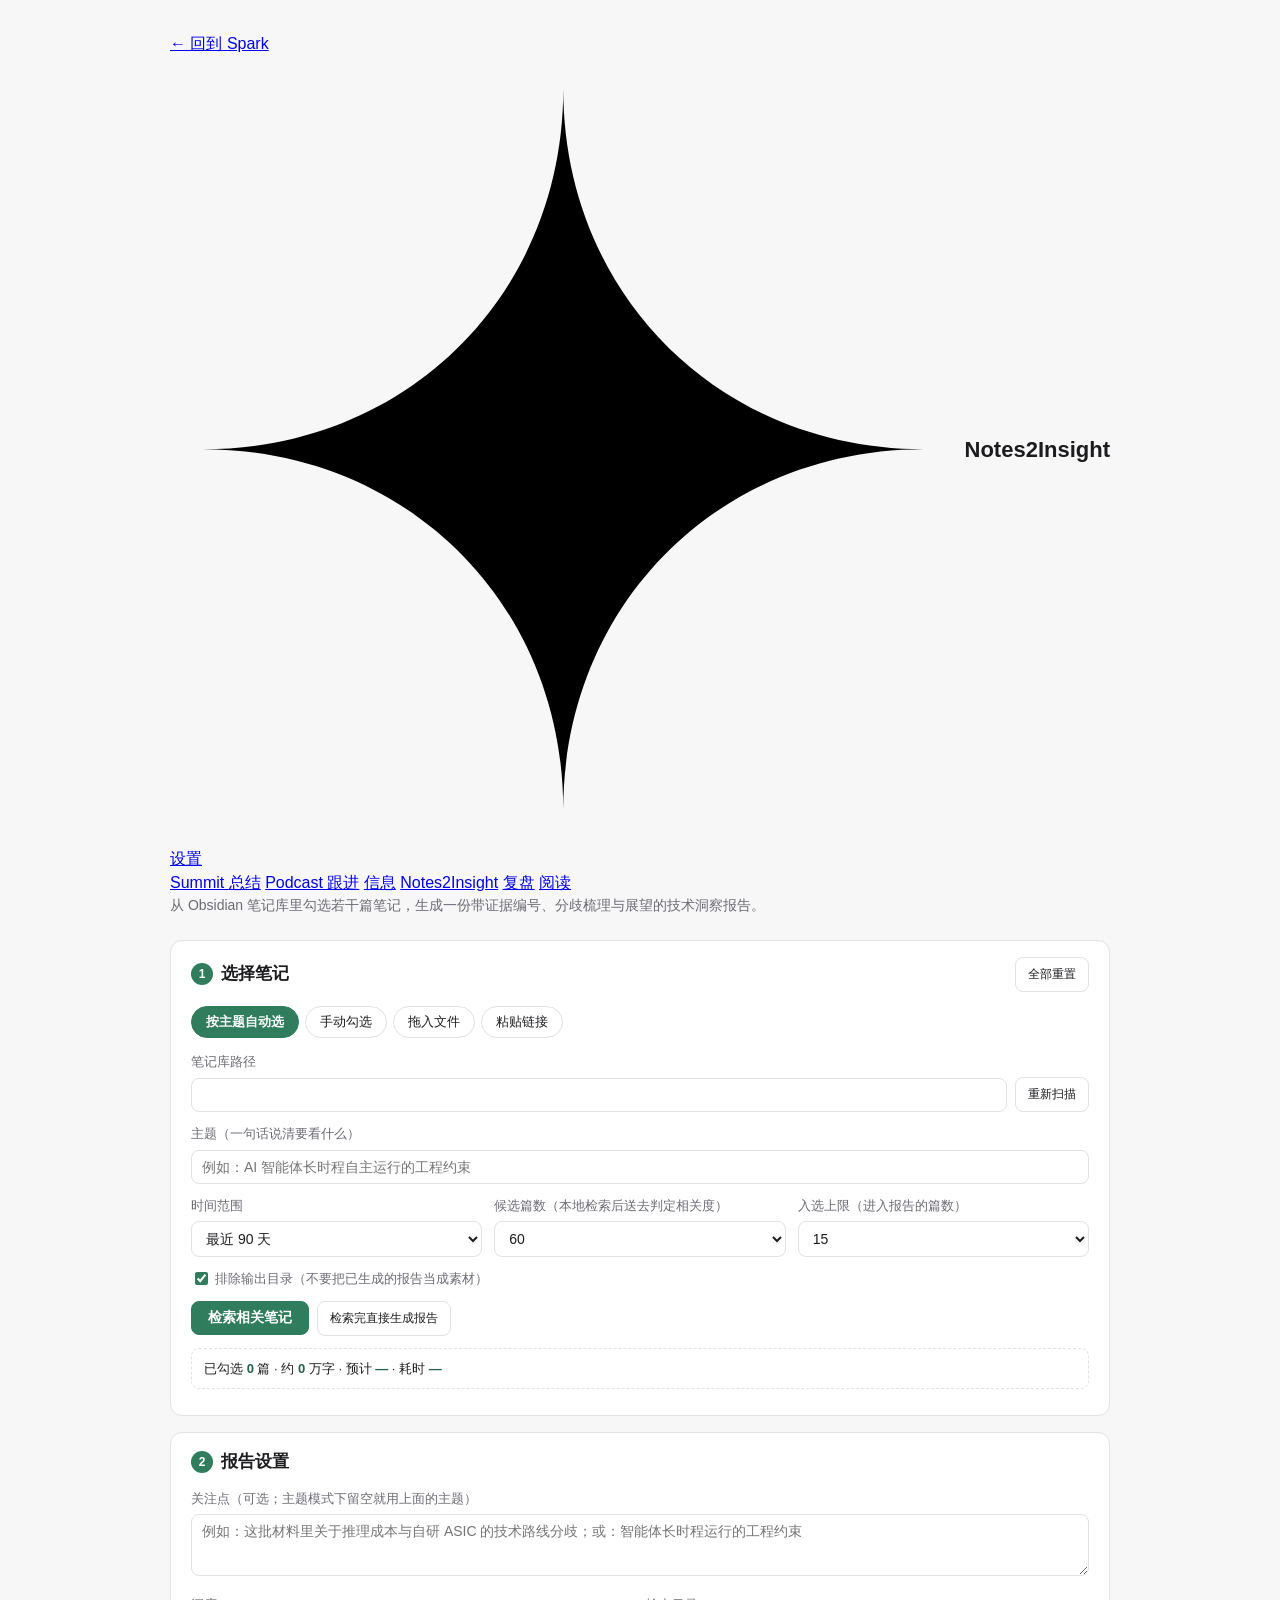
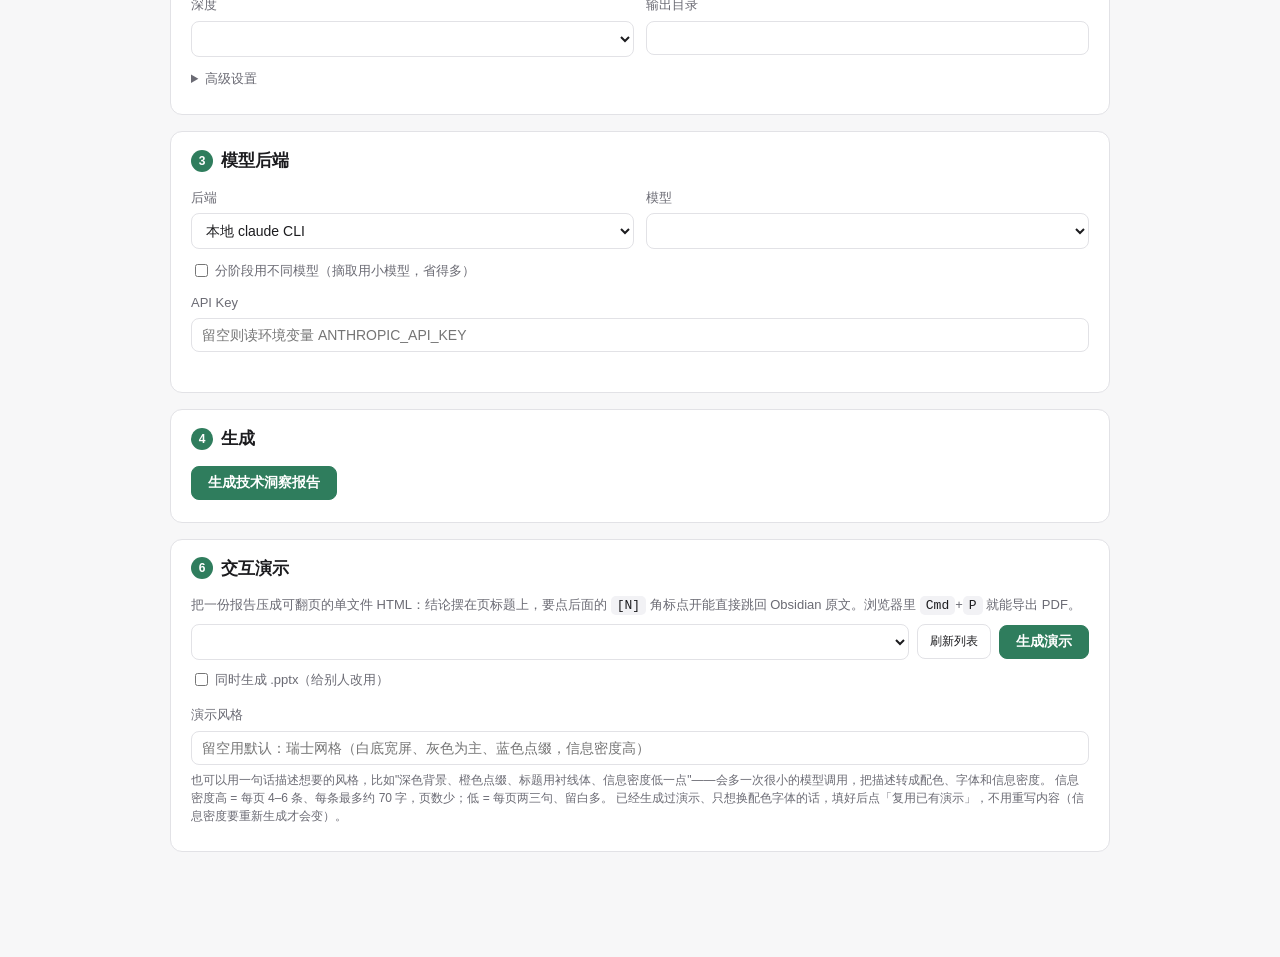
==== commit 8484fd9c: "划线内容里有等号也能正常显示，重复划不再叠层；列表排序加决胜规则并记录崩溃现场；「改名称」换成底部面板、长标题完整显示，剪藏和复盘列表长按也能改；界面上「信息跟进」改叫「信息」；阅读页标题上下留出更多" ====
--- a/apps/notes2insight/static/index.html
+++ b/apps/notes2insight/static/index.html
@@ -261,7 +261,7 @@
   <nav class="ws-nav" aria-label="切换工具">
     <a href="/summit/?mode=summit">Summit 总结</a>
     <a href="/summit/?mode=series">Podcast 跟进</a>
-    <a href="/summit/?mode=track">信息跟进</a>
+    <a href="/summit/?mode=track">信息</a>
     <a href="./" aria-current="page">Notes2Insight</a>
     <a href="/review/">复盘</a>
     <a href="/read/">阅读</a>
